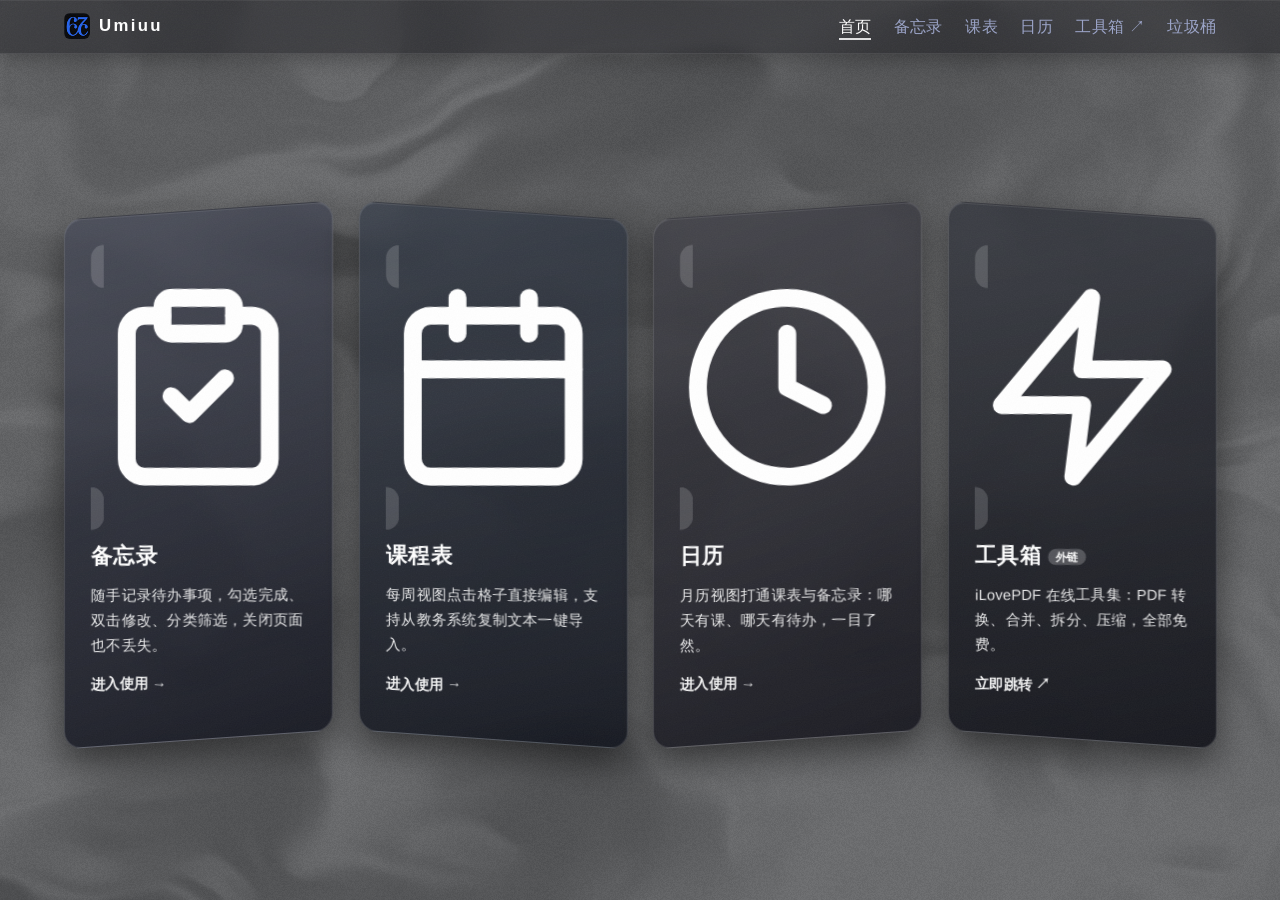
==== index.html @ 55f2896d "feat: term-based multi-week schedule, calendar integration, import ZJUT 25autumn+26spring" ====
﻿<!DOCTYPE html>
<html lang="zh-CN">
<head>
    <meta charset="UTF-8">
    <meta name="viewport" content="width=device-width, initial-scale=1.0">
    <meta name="description" content="Umiuu：在线备忘录与课程表，纯静态免费托管于 GitHub Pages。">
    <title>Umiuu · 备忘录 / 课表</title>
        <meta name="theme-color" content="#11152b">
    <link rel="icon" type="image/png" sizes="32x32" href="assets/favicon-32b.png">
    <link rel="icon" type="image/png" sizes="48x48" href="assets/favicon-48b.png">
    <link rel="icon" type="image/png" sizes="180x180" href="assets/favicon-180b.png">
    <link rel="apple-touch-icon" sizes="180x180" href="assets/favicon-180b.png">
    <link rel="stylesheet" href="css/style.css?v=16">
</head>
<body>
    <div id="box"></div>
    <nav class="nav">
        <a class="brand" href="index.html">
            <img class="brand-logo" src="assets/favicon-48b.png" alt="67">
            Umiuu
        </a>
        <div class="links">
            <a href="index.html" class="active">首页</a>
            <a href="memo.html">备忘录</a>
            <a href="schedule.html">课表</a>
            <a href="calendar.html">日历</a>
            <a href="https://www.ilovepdf.com/zh-cn" target="_blank" rel="noopener">工具箱 ↗</a>
            <a href="trash.html">垃圾桶</a>
        </div>
    </nav>

    <main class="apps-band">
        <div class="trio">
            <a class="slant-card sc1" href="memo.html">
                <div class="slant-inner">
                    <span class="icon">
                        <svg viewBox="0 0 24 24"><rect x="8" y="2" width="8" height="4" rx="1" ry="1"/><path d="M16 4h2a2 2 0 0 1 2 2v14a2 2 0 0 1-2 2H6a2 2 0 0 1-2-2V6a2 2 0 0 1 2-2h2"/><path d="M9 13l2 2 4-4"/></svg>
                    </span>
                    <h3>备忘录</h3>
                    <p>随手记录待办事项，勾选完成、双击修改、分类筛选，关闭页面也不丢失。</p>
                    <span class="go">进入使用 →</span>
                </div>
            </a>
            <a class="slant-card sc2" href="schedule.html">
                <div class="slant-inner">
                    <span class="icon">
                        <svg viewBox="0 0 24 24"><rect x="3" y="4" width="18" height="18" rx="2" ry="2"/><line x1="16" y1="2" x2="16" y2="6"/><line x1="8" y1="2" x2="8" y2="6"/><line x1="3" y1="10" x2="21" y2="10"/></svg>
                    </span>
                    <h3>课程表</h3>
                    <p>每周视图点击格子直接编辑，支持从教务系统复制文本一键导入。</p>
                    <span class="go">进入使用 →</span>
                </div>
            </a>
            <a class="slant-card sc4" href="calendar.html">
                <div class="slant-inner">
                    <span class="icon">
                        <svg viewBox="0 0 24 24"><circle cx="12" cy="12" r="10"/><polyline points="12 6 12 12 16 14"/></svg>
                    </span>
                    <h3>日历</h3>
                    <p>月历视图打通课表与备忘录：哪天有课、哪天有待办，一目了然。</p>
                    <span class="go">进入使用 →</span>
                </div>
            </a>
            <a class="slant-card sc3" href="https://www.ilovepdf.com/zh-cn" target="_blank" rel="noopener">
                <div class="slant-inner">
                    <span class="icon">
                        <svg viewBox="0 0 24 24"><polygon points="13 2 3 14 12 14 11 22 21 10 12 10 13 2"/></svg>
                    </span>
                    <h3>工具箱 <small>外链</small></h3>
                    <p>iLovePDF 在线工具集：PDF 转换、合并、拆分、压缩，全部免费。</p>
                    <span class="go">立即跳转 ↗</span>
                </div>
            </a>
        </div>
    </main>
<script src="assets/ChaosWavesBg.min.js?v=16"></script>
<script>
new Color4Bg.ChaosWavesBg({
    dom: "box",
    colors: ["#6d6d6d", "#9b9b9b", "#838383", "#494949", "#1b1b1b", "#010101"],
    seed: 20030506,
    loop: true
});
</script><script src="js/enhance.js?v=16"></script>
</body>
</html>
---- css/style.css ----
﻿* { margin: 0; padding: 0; box-sizing: border-box; }

:root {
    --bg1: #121318;
    --bg2: #0c0d11;
    --surface: #1a1b20;
    --surface2: #202128;
    --border: #2b2d33;
    --text: #e3e7f5;
    --muted: #9aa3c7;
    --faint: #6b7399;
    --accent: #eef1ff;
    --accent-deep: #b9bdd0;
}

html { color-scheme: dark; background: #0d0e12; }

#box { position: fixed; inset: 0; z-index: -1; will-change: transform; }
#box canvas { width: 100% !important; height: 100% !important; display: block; }
#box::after {
    content: "";
    position: absolute;
    inset: 0;
    background: rgba(6,7,14,.32);
    pointer-events: none;
}

body {
    font-family: "MiSans", "HarmonyOS Sans SC", "Inter", "PingFang SC", "Microsoft YaHei", sans-serif;
    color: var(--text);
    line-height: 1.7;
    letter-spacing: .012em;
    -webkit-font-smoothing: antialiased;
    text-rendering: optimizeLegibility;
    background: transparent;
}

.nav {
    display: flex;
    justify-content: space-between;
    align-items: center;
    padding: 12px 5vw;
    background: rgba(8,9,14,.42);
    backdrop-filter: blur(20px) saturate(140%);
    -webkit-backdrop-filter: blur(20px) saturate(140%);
    border-bottom: 1px solid rgba(255,255,255,.09);
    box-shadow: inset 0 1px 0 rgba(255,255,255,.06), 0 4px 24px rgba(0,0,0,.35);
    position: sticky;
    top: 0;
    z-index: 10;
}
.brand {
    display: inline-flex;
    align-items: center;
    gap: 9px;
    font-weight: bold;
    font-size: 1.05rem;
    letter-spacing: .14em;
    color: #ffffff;
    text-decoration: none;
}
.brand-logo { width: 26px; height: 26px; border-radius: 6px; }
.links a {
    margin-left: 18px;
    text-decoration: none;
    color: var(--muted);
    padding-bottom: 3px;
}
.links a.active, .links a:hover { color: #fff; border-bottom: 2px solid rgba(255,255,255,.85); }

/* ---- home slanted trio ---- */
.apps-band {
    height: calc(100vh - 57px);
    display: flex;
    flex-direction: column;
    justify-content: center;
    padding: 24px 5vw;
    overflow: hidden;
}

.trio {
    display: grid;
    grid-template-columns: repeat(4, 1fr);
    gap: 26px;
    width: 100%;
    max-width: 1200px;
    margin: 0 auto;
    align-items: center;
    perspective: 1500px;
}

.slant-card {
    position: relative;
    overflow: hidden;
    display: block;
    text-decoration: none;
    color: #fff;
    border-radius: 18px;
    padding: 42px 26px;
    transform: skewY(-4deg) rotateX(var(--rx, 0deg)) rotateY(var(--ry, 0deg));
    transition: transform .4s cubic-bezier(.22,.9,.35,1.15), box-shadow .4s ease, border-color .4s ease;
    background: linear-gradient(165deg, rgba(52,56,70,.66), rgba(14,16,26,.86));
    border: 1px solid rgba(255,255,255,.13);
    backdrop-filter: blur(10px) saturate(120%);
    -webkit-backdrop-filter: blur(10px) saturate(120%);
    box-shadow: 0 14px 36px rgba(0,0,0,.55), inset 0 1px 0 rgba(255,255,255,.08);
    will-change: transform;
    animation: blurIn .9s cubic-bezier(.2,.7,.3,1) both;
}
.slant-card:nth-child(1) { animation-delay: .05s; }
.slant-card:nth-child(2) { animation-delay: .17s; }
.slant-card:nth-child(3) { animation-delay: .29s; }
.slant-card:nth-child(4) { animation-delay: .41s; }
.slant-card:nth-child(even) { transform: skewY(4deg) rotateX(var(--rx, 0deg)) rotateY(var(--ry, 0deg)); }
.sc1 { background: linear-gradient(165deg, rgba(64,68,84,.68), rgba(16,18,28,.88)); }
.sc2 { background: linear-gradient(165deg, rgba(46,54,68,.68), rgba(14,17,26,.88)); }
.sc3 { background: linear-gradient(165deg, rgba(40,43,52,.68), rgba(12,13,20,.88)); }
.sc4 { background: linear-gradient(165deg, rgba(58,58,66,.68), rgba(18,18,26,.88)); }

.slant-card:hover {
    transform: skewY(-4deg) scale(1.07) rotateX(var(--rx, 0deg)) rotateY(var(--ry, 0deg));
    border-color: rgba(255,255,255,.38);
    box-shadow: 0 26px 60px rgba(0,0,0,.7), inset 0 1px 0 rgba(255,255,255,.12);
    z-index: 2;
    position: relative;
}
.slant-card:nth-child(even):hover { transform: skewY(4deg) scale(1.07) rotateX(var(--rx, 0deg)) rotateY(var(--ry, 0deg)); }
.slant-card::after {
    content: "";
    position: absolute;
    top: -20%;
    left: -90%;
    width: 55%;
    height: 140%;
    background: linear-gradient(105deg, transparent, rgba(255,255,255,.13), transparent);
    transform: skewX(-18deg);
    transition: left .7s ease;
    pointer-events: none;
}
.slant-card:hover::after { left: 140%; }

.slant-inner { transform: skewY(4deg); }
.slant-card:nth-child(even) .slant-inner { transform: skewY(-4deg); }

.slant-card h3 { font-size: 1.35rem; margin: 16px 0 8px; }
.slant-card h3 small {
    font-size: .7rem;
    background: rgba(255,255,255,.22);
    padding: 2px 8px;
    border-radius: 10px;
    vertical-align: middle;
}
.slant-card p { font-size: .92rem; opacity: .92; min-height: 62px; }
.slant-card .go {
    display: inline-block;
    margin-top: 14px;
    font-weight: bold;
    font-size: .9rem;
    opacity: .95;
}
.slant-card .icon {
    width: 58px;
    height: 58px;
    padding: 13px;
    border-radius: 14px;
    background: rgba(255,255,255,.16);
    color: #fff;
    transition: transform .4s ease;
}
.slant-card:hover .icon { transform: scale(1.12) rotate(-4deg); }
.slant-card .icon svg, .icon svg {
    width: 100%;
    height: 100%;
    fill: none;
    stroke: currentColor;
    stroke-width: 2;
    stroke-linecap: round;
    stroke-linejoin: round;
    display: block;
}

.section { max-width: 900px; margin: 0 auto; padding: 56px 20px; }

.btn {
    display: inline-block;
    padding: 9px 28px;
    border-radius: 24px;
    text-decoration: none;
    font-weight: bold;
    cursor: pointer;
    transition: transform .2s, opacity .2s;
    border: none;
    font-size: .95rem;
}
.btn.primary { background: #eef1ff; color: #16171d; }
.btn.ghost { background: #282a30; color: #c0c7ea; }
.btn:hover { transform: scale(1.05); }

.page { max-width: 760px; margin: 0 auto; padding: 40px 20px 60px; animation: rise .55s cubic-bezier(.2,.7,.3,1) both; }
.page.wide { max-width: 1100px; }
.page h2 { color: #e8ecff; margin-bottom: 8px; }
.tip { color: var(--faint); font-size: .88rem; margin-bottom: 20px; }

/* ---- memo ---- */
.memo-form { display: flex; gap: 10px; margin-bottom: 16px; }
.memo-form input {
    flex: 1;
    padding: 11px 14px;
    border: 2px solid var(--border);
    border-radius: 10px;
    font-size: .95rem;
    outline: none;
    background: var(--surface);
    color: var(--text);
}
.memo-form input:focus { border-color: var(--accent); }
.memo-form input[type=date] { flex: 0 0 150px; color-scheme: dark; }

.filters { display: flex; align-items: center; gap: 8px; margin-bottom: 12px; flex-wrap: wrap; }
.chip {
    border: none;
    background: #24262c;
    color: #aab2d8;
    border-radius: 16px;
    padding: 6px 14px;
    cursor: pointer;
    font-size: .85rem;
}
.chip:hover { background: #2e3038; }
.chip.active { background: #eef1ff; color: #16171d; }
.count { margin-left: auto; color: var(--faint); font-size: .85rem; }

.memo-list { list-style: none; }
.memo-item {
    display: flex;
    align-items: center;
    gap: 12px;
    padding: 12px 14px;
    border-bottom: 1px solid #24262c;
}
.memo-item input[type=checkbox] { width: 18px; height: 18px; accent-color: #eef1ff; }
.memo-item .text { flex: 1; word-break: break-all; cursor: pointer; white-space: pre-wrap; }
.memo-item.done .text { text-decoration: line-through; color: var(--faint); }
.memo-item .del {
    border: none;
    background: none;
    color: #4a5178;
    font-size: 1rem;
    cursor: pointer;
}
.memo-item .del:hover { color: #ff7b7b; }
.toolbar { text-align: right; display: flex; gap: 8px; justify-content: flex-end; flex-wrap: wrap; }
.toolbar .chip.danger { background: #3a2030; color: #ff9b9b; }

.import-panel {
    display: none;
    margin-bottom: 18px;
    padding: 16px;
    background: #15161b;
    border: 1px solid var(--border);
    border-radius: 10px;
}
.import-panel textarea { margin-bottom: 4px; }

.date-badge {
    font-size: .72rem;
    background: rgba(255,209,102,.13);
    color: #eef1ff;
    border-radius: 8px;
    padding: 1px 8px;
    white-space: nowrap;
}
.date-badge.overdue { background: rgba(255,107,107,.14); color: #ff8f8f; }

/* ---- schedule ---- */
.table-wrap { overflow-x: auto; border-radius: 10px; box-shadow: 0 4px 18px rgba(0,0,0,.4); }
#scheduleTable {
    border-collapse: collapse;
    width: 100%;
    min-width: 640px;
    background: var(--surface);
}
#scheduleTable th, #scheduleTable td {
    border: 1px solid #282a30;
    text-align: center;
    height: 52px;
}
#scheduleTable th { background: rgba(255,255,255,.07); color: #f0f3ff; padding: 8px; }
#scheduleTable td.time {
    background: #141519;
    font-size: .75rem;
    color: var(--faint);
    white-space: nowrap;
    padding: 0 8px;
}
#scheduleTable td input {
    width: 100%;
    height: 100%;
    border: none;
    outline: none;
    text-align: center;
    font-size: .92rem;
    background: transparent;
    min-width: 72px;
    color: var(--text);
}
#scheduleTable td input:focus { background: #272931; }
#scheduleTable td.hascls { background: rgba(255,255,255,.045); }
#scheduleTable td .cls {
    font-size: .78rem;
    line-height: 1.35;
    padding: 5px 4px;
    word-break: break-all;
}
#scheduleTable td .cls .rm {
    display: block;
    font-size: .66rem;
    color: var(--faint);
    margin-top: 2px;
}
.rm-tag {
    display: inline-block;
    margin-left: 8px;
    font-size: .72rem;
    color: var(--faint);
}

/* ---- tools ---- */
.tool-grid {
    display: grid;
    grid-template-columns: repeat(auto-fit, minmax(320px, 1fr));
    gap: 20px;
    margin-top: 16px;
}
.tool-card {
    background: var(--surface);
    border: 1px solid var(--border);
    border-radius: 14px;
    padding: 22px;
    box-shadow: 0 4px 18px rgba(0,0,0,.35);
}
.tool-card h3 { margin-bottom: 14px; color: #f0f3ff; }

#calcScreen {
    background: #0d0e12;
    border: 1px solid #24262c;
    color: #e8ecff;
    font-size: 1.6rem;
    text-align: right;
    padding: 14px 16px;
    border-radius: 10px;
    margin-bottom: 12px;
    min-height: 58px;
    word-break: break-all;
}
.calc-keys {
    display: grid;
    grid-template-columns: repeat(4, 1fr);
    gap: 8px;
}
.calc-keys button {
    padding: 13px 0;
    font-size: 1.05rem;
    border: none;
    border-radius: 10px;
    background: #24262c;
    color: var(--text);
    cursor: pointer;
}
.calc-keys button:hover { background: #2e3038; }
.calc-keys button.eq { background: #eef1ff; color: #16171d; grid-row: span 2; }

textarea, select, input[type=number], input[type=text], input[type=date] {
    width: 100%;
    padding: 9px 12px;
    border: 2px solid var(--border);
    border-radius: 8px;
    font-size: .95rem;
    outline: none;
    font-family: inherit;
    background: var(--surface);
    color: var(--text);
    color-scheme: dark;
}
textarea:focus, select:focus, input:focus { border-color: var(--accent); }

.row { display: flex; align-items: center; gap: 10px; margin: 10px 0; flex-wrap: wrap; }
.row label { flex: 1; min-width: 90px; font-size: .9rem; color: var(--muted); }

.stat-list { list-style: none; margin-top: 12px; }
.stat-list li { padding: 6px 0; border-bottom: 1px dashed #282a30; font-size: .92rem; color: #b9c1e2; }
.stat-list b { color: #fff; float: right; }

.result-box {
    margin-top: 12px;
    background: #141519;
    border: 1px solid var(--border);
    border-radius: 8px;
    padding: 10px 14px;
    min-height: 42px;
    word-break: break-all;
}

.big-time {
    font-size: 3rem;
    text-align: center;
    color: #f0f3ff;
    font-variant-numeric: tabular-nums;
    margin: 8px 0;
}

footer { text-align: center; padding: 26px; color: var(--faint); font-size: .9rem; }

body::after {
    content: "";
    position: fixed;
    inset: 0;
    z-index: 2000;
    pointer-events: none;
    opacity: .05;
    background-image: url("data:image/svg+xml,%3Csvg xmlns='http://www.w3.org/2000/svg' width='240' height='240'%3E%3Cfilter id='n'%3E%3CfeTurbulence type='fractalNoise' baseFrequency='0.85' numOctaves='2' stitchTiles='stitch'/%3E%3CfeColorMatrix type='saturate' values='0'/%3E%3C/filter%3E%3Crect width='240' height='240' filter='url(%23n)'/%3E%3C/svg%3E");
}

@keyframes blurIn {
    from { opacity: 0; filter: blur(12px); }
    to { opacity: 1; filter: blur(0); }
}
@keyframes rise {
    from { opacity: 0; transform: translateY(20px); }
    to { opacity: 1; transform: none; }
}

/* ---- calendar ---- */
.cal-head {
    display: flex;
    align-items: center;
    justify-content: space-between;
    margin-bottom: 14px;
    flex-wrap: wrap;
    gap: 10px;
}
.cal-head h2 { color: #e8ecff; }
.cal-head-right { display: flex; gap: 8px; }
.cal-weekdays {
    display: grid;
    grid-template-columns: repeat(7, 1fr);
    gap: 6px;
    margin-bottom: 6px;
    text-align: center;
    font-weight: bold;
    color: rgba(255,255,255,.75);
    font-size: .9rem;
}
.cal-grid {
    display: grid;
    grid-template-columns: repeat(7, 1fr);
    gap: 6px;
}
.cal-cell {
    background: var(--surface);
    border: 2px solid transparent;
    border-radius: 10px;
    min-height: 88px;
    padding: 8px;
    cursor: pointer;
    transition: border-color .2s, transform .2s, box-shadow .2s;
}
.cal-cell:hover { border-color: #39406b; transform: translateY(-2px); box-shadow: 0 6px 16px rgba(0,0,0,.4); }
.cal-cell.today { border-color: rgba(255,255,255,.75); background: #1e2028; }
.cal-cell.sel { border-color: #b9bdd0; box-shadow: 0 6px 16px rgba(0,0,0,.5); }
.cal-cell.out { visibility: hidden; }
.cal-num { font-weight: bold; margin-bottom: 6px; }
.cal-badge {
    display: inline-block;
    font-size: .68rem;
    border-radius: 8px;
    padding: 1px 7px;
    margin-right: 4px;
    margin-top: 2px;
}
.cal-badge.course { background: rgba(255,255,255,.13); color: #f0f3ff; }
.cal-badge.memo { background: rgba(255,255,255,.07); color: #c8cdd9; }
.cal-badge.memo.alldone { background: rgba(255,255,255,.04); color: #8b90a0; }

.panel-grid {
    display: grid;
    grid-template-columns: 1fr 1fr;
    gap: 18px;
    margin-top: 22px;
}
.panel-list { list-style: none; min-height: 60px; }
.panel-list li { padding: 8px 4px; border-bottom: 1px dashed #282a30; font-size: .95rem; }
.panel-list li.empty { color: #5b648c; }
.panel-list .p-tag {
    display: inline-block;
    background: rgba(255,255,255,.12);
    color: #f0f3ff;
    font-size: .75rem;
    border-radius: 8px;
    padding: 1px 8px;
    margin-right: 8px;
}
.panel-grid .memo-form { margin-top: 12px; }

@media (max-width: 1100px) {
    .trio { grid-template-columns: repeat(2, 1fr); max-width: 640px; }
}
@media (max-width: 700px) {
    body { background-attachment: scroll; }
    .apps-band { height: auto; min-height: calc(100vh - 110px); padding: 40px 5vw 50px; overflow: visible; }
    .trio { grid-template-columns: 1fr; max-width: 420px; gap: 34px; }
    .slant-card p { min-height: 0; }
    .nav { flex-direction: column; gap: 8px; }
    .links a { margin: 0 8px; }
}
/* ---- works (trash page) ---- */
.works-grid {
    display: grid;
    grid-template-columns: repeat(auto-fill, minmax(280px, 1fr));
    gap: 20px;
    margin-top: 16px;
}
a.work-card {
    display: block;
    text-decoration: none;
    color: inherit;
    background: var(--surface);
    border: 1px solid var(--border);
    border-radius: 14px;
    padding: 24px;
    transition: transform .3s cubic-bezier(.2,.7,.3,1.2), border-color .3s, box-shadow .3s;
}
a.work-card:hover {
    transform: translateY(-6px);
    border-color: rgba(255,255,255,.4);
    box-shadow: 0 16px 38px rgba(0,0,0,.55);
}
.work-tag {
    font-size: .72rem;
    letter-spacing: .12em;
    color: var(--faint);
    margin-bottom: 10px;
}
a.work-card h3 { color: #f0f3ff; margin-bottom: 8px; }
a.work-card p { font-size: .92rem; color: var(--muted); min-height: 56px; }
a.work-card .go {
    display: inline-block;
    margin-top: 12px;
    font-size: .88rem;
    font-weight: bold;
    color: #eef1ff;
}

@media (max-width: 760px) {
    .panel-grid { grid-template-columns: 1fr; }
    .cal-cell { min-height: 64px; padding: 5px; }
    .cal-num { font-size: .8rem; }
    .cal-badge { font-size: .6rem; padding: 0 5px; }
}
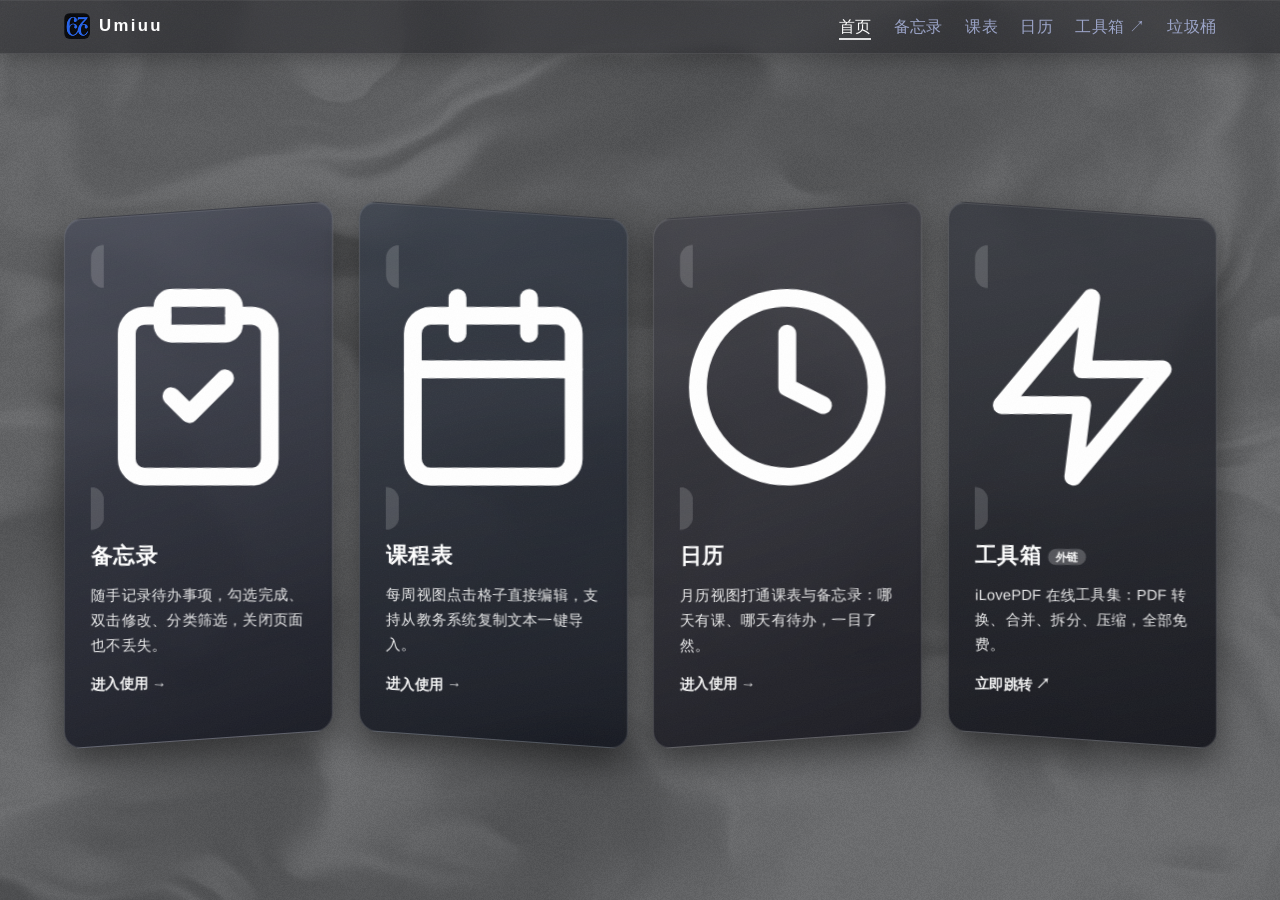
==== commit eff46fed: "style: toolbar gap above table" ====
--- a/index.html
+++ b/index.html
@@ -10,7 +10,7 @@
     <link rel="icon" type="image/png" sizes="48x48" href="assets/favicon-48b.png">
     <link rel="icon" type="image/png" sizes="180x180" href="assets/favicon-180b.png">
     <link rel="apple-touch-icon" sizes="180x180" href="assets/favicon-180b.png">
-    <link rel="stylesheet" href="css/style.css?v=16">
+    <link rel="stylesheet" href="css/style.css?v=21">
 </head>
 <body>
     <div id="box"></div>
@@ -73,7 +73,7 @@
             </a>
         </div>
     </main>
-<script src="assets/ChaosWavesBg.min.js?v=16"></script>
+<script src="assets/ChaosWavesBg.min.js?v=21"></script>
 <script>
 new Color4Bg.ChaosWavesBg({
     dom: "box",
@@ -81,6 +81,6 @@
     seed: 20030506,
     loop: true
 });
-</script><script src="js/enhance.js?v=16"></script>
+</script><script src="js/enhance.js?v=21"></script>
 </body>
 </html>
--- a/css/style.css
+++ b/css/style.css
@@ -197,7 +197,7 @@
 .btn:hover { transform: scale(1.05); }
 
 .page { max-width: 760px; margin: 0 auto; padding: 40px 20px 60px; animation: rise .55s cubic-bezier(.2,.7,.3,1) both; }
-.page.wide { max-width: 1100px; }
+.page.wide { max-width: 1380px; padding: 20px 20px 40px; }
 .page h2 { color: #e8ecff; margin-bottom: 8px; }
 .tip { color: var(--faint); font-size: .88rem; margin-bottom: 20px; }
 
@@ -249,7 +249,7 @@
     cursor: pointer;
 }
 .memo-item .del:hover { color: #ff7b7b; }
-.toolbar { text-align: right; display: flex; gap: 8px; justify-content: flex-end; flex-wrap: wrap; }
+.toolbar { text-align: right; display: flex; gap: 8px; justify-content: flex-end; flex-wrap: wrap; margin-bottom: 14px; }
 .toolbar .chip.danger { background: #3a2030; color: #ff9b9b; }
 
 .import-panel {
@@ -276,14 +276,18 @@
 .table-wrap { overflow-x: auto; border-radius: 10px; box-shadow: 0 4px 18px rgba(0,0,0,.4); }
 #scheduleTable {
     border-collapse: collapse;
+    table-layout: fixed;
     width: 100%;
-    min-width: 640px;
+    min-width: 700px;
     background: var(--surface);
 }
+#scheduleTable th:first-child, #scheduleTable td:first-child { width: 112px; }
+#scheduleTable th:nth-child(7), #scheduleTable td:nth-child(7),
+#scheduleTable th:nth-child(8), #scheduleTable td:nth-child(8) { width: 58px; }
 #scheduleTable th, #scheduleTable td {
     border: 1px solid #282a30;
     text-align: center;
-    height: 52px;
+    height: 46px;
 }
 #scheduleTable th { background: rgba(255,255,255,.07); color: #f0f3ff; padding: 8px; }
 #scheduleTable td.time {
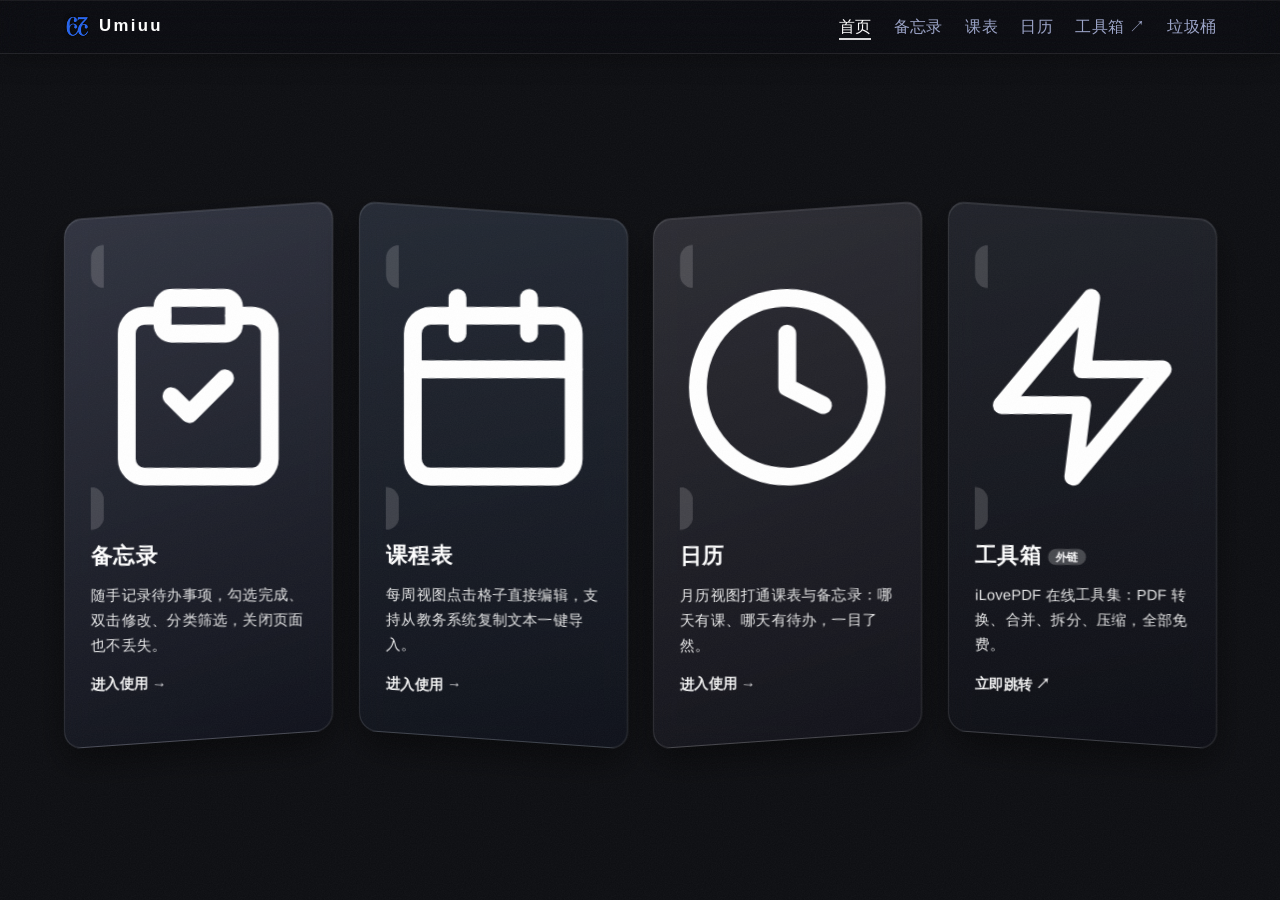
==== commit ecf5bbfd: "优化站点可访问性、SEO 与加载性能 统一子页品牌入口，补充 404、robots、sitemap 和备份能力；背景动画按设备与动态偏好条件加载；修复学习页 ARIA、对比度与 C 语言学习状态键迁移" ====
--- a/index.html
+++ b/index.html
@@ -3,40 +3,48 @@
 <head>
     <meta charset="UTF-8">
     <meta name="viewport" content="width=device-width, initial-scale=1.0">
-    <meta name="description" content="Umiuu：在线备忘录与课程表，纯静态免费托管于 GitHub Pages。">
-    <title>Umiuu · 备忘录 / 课表</title>
-        <meta name="theme-color" content="#11152b">
+    <meta name="description" content="Umiuu 的个人主页：备忘录、课程表、日历和浏览器作品集。">
+    <title>Umiuu · 个人主页</title>
+    <meta name="theme-color" content="#11152b">
+    <link rel="canonical" href="https://umiuu67.github.io/">
+    <meta property="og:type" content="website">
+    <meta property="og:title" content="Umiuu · 个人主页">
+    <meta property="og:description" content="备忘录、课程表、日历和浏览器作品集。">
+    <meta property="og:url" content="https://umiuu67.github.io/">
+    <meta property="og:image" content="https://umiuu67.github.io/assets/favicon-512b.png">
+    <meta name="twitter:card" content="summary">
     <link rel="icon" type="image/png" sizes="32x32" href="assets/favicon-32b.png">
     <link rel="icon" type="image/png" sizes="48x48" href="assets/favicon-48b.png">
     <link rel="icon" type="image/png" sizes="180x180" href="assets/favicon-180b.png">
     <link rel="apple-touch-icon" sizes="180x180" href="assets/favicon-180b.png">
-    <link rel="stylesheet" href="css/style.css?v=21">
+    <link rel="stylesheet" href="css/style.css?v=22">
 </head>
 <body>
     <div id="box"></div>
-    <nav class="nav">
+    <nav class="nav" aria-label="主导航">
         <a class="brand" href="index.html">
             <img class="brand-logo" src="assets/favicon-48b.png" alt="67">
             Umiuu
         </a>
         <div class="links">
-            <a href="index.html" class="active">首页</a>
+            <a href="index.html" class="active" aria-current="page">首页</a>
             <a href="memo.html">备忘录</a>
             <a href="schedule.html">课表</a>
             <a href="calendar.html">日历</a>
             <a href="https://www.ilovepdf.com/zh-cn" target="_blank" rel="noopener">工具箱 ↗</a>
-            <a href="trash.html">垃圾桶</a>
+            <a href="trash.html" title="作品集">垃圾桶</a>
         </div>
     </nav>
 
     <main class="apps-band">
+        <h1 class="sr-only">Umiuu 个人主页</h1>
         <div class="trio">
             <a class="slant-card sc1" href="memo.html">
                 <div class="slant-inner">
                     <span class="icon">
                         <svg viewBox="0 0 24 24"><rect x="8" y="2" width="8" height="4" rx="1" ry="1"/><path d="M16 4h2a2 2 0 0 1 2 2v14a2 2 0 0 1-2 2H6a2 2 0 0 1-2-2V6a2 2 0 0 1 2-2h2"/><path d="M9 13l2 2 4-4"/></svg>
                     </span>
-                    <h3>备忘录</h3>
+                    <h2>备忘录</h2>
                     <p>随手记录待办事项，勾选完成、双击修改、分类筛选，关闭页面也不丢失。</p>
                     <span class="go">进入使用 →</span>
                 </div>
@@ -46,7 +54,7 @@
                     <span class="icon">
                         <svg viewBox="0 0 24 24"><rect x="3" y="4" width="18" height="18" rx="2" ry="2"/><line x1="16" y1="2" x2="16" y2="6"/><line x1="8" y1="2" x2="8" y2="6"/><line x1="3" y1="10" x2="21" y2="10"/></svg>
                     </span>
-                    <h3>课程表</h3>
+                    <h2>课程表</h2>
                     <p>每周视图点击格子直接编辑，支持从教务系统复制文本一键导入。</p>
                     <span class="go">进入使用 →</span>
                 </div>
@@ -56,7 +64,7 @@
                     <span class="icon">
                         <svg viewBox="0 0 24 24"><circle cx="12" cy="12" r="10"/><polyline points="12 6 12 12 16 14"/></svg>
                     </span>
-                    <h3>日历</h3>
+                    <h2>日历</h2>
                     <p>月历视图打通课表与备忘录：哪天有课、哪天有待办，一目了然。</p>
                     <span class="go">进入使用 →</span>
                 </div>
@@ -66,21 +74,14 @@
                     <span class="icon">
                         <svg viewBox="0 0 24 24"><polygon points="13 2 3 14 12 14 11 22 21 10 12 10 13 2"/></svg>
                     </span>
-                    <h3>工具箱 <small>外链</small></h3>
+                    <h2>工具箱 <small>外链</small></h2>
                     <p>iLovePDF 在线工具集：PDF 转换、合并、拆分、压缩，全部免费。</p>
                     <span class="go">立即跳转 ↗</span>
                 </div>
             </a>
         </div>
     </main>
-<script src="assets/ChaosWavesBg.min.js?v=21"></script>
-<script>
-new Color4Bg.ChaosWavesBg({
-    dom: "box",
-    colors: ["#6d6d6d", "#9b9b9b", "#838383", "#494949", "#1b1b1b", "#010101"],
-    seed: 20030506,
-    loop: true
-});
-</script><script src="js/enhance.js?v=21"></script>
+<script src="js/background.js?v=22"></script>
+<script src="js/enhance.js?v=22"></script>
 </body>
 </html>
--- a/css/style.css
+++ b/css/style.css
@@ -8,7 +8,7 @@
     --border: #2b2d33;
     --text: #e3e7f5;
     --muted: #9aa3c7;
-    --faint: #6b7399;
+    --faint: #7c86b0;
     --accent: #eef1ff;
     --accent-deep: #b9bdd0;
 }
@@ -17,6 +17,7 @@
 
 #box { position: fixed; inset: 0; z-index: -1; will-change: transform; }
 #box canvas { width: 100% !important; height: 100% !important; display: block; }
+html.background-static #box { display: none; }
 #box::after {
     content: "";
     position: absolute;
@@ -33,6 +34,18 @@
     -webkit-font-smoothing: antialiased;
     text-rendering: optimizeLegibility;
     background: transparent;
+}
+
+.sr-only {
+    position: absolute;
+    width: 1px;
+    height: 1px;
+    padding: 0;
+    margin: -1px;
+    overflow: hidden;
+    clip: rect(0, 0, 0, 0);
+    white-space: nowrap;
+    border: 0;
 }
 
 .nav {
@@ -142,8 +155,8 @@
 .slant-inner { transform: skewY(4deg); }
 .slant-card:nth-child(even) .slant-inner { transform: skewY(-4deg); }
 
-.slant-card h3 { font-size: 1.35rem; margin: 16px 0 8px; }
-.slant-card h3 small {
+.slant-card h2 { font-size: 1.35rem; margin: 16px 0 8px; }
+.slant-card h2 small {
     font-size: .7rem;
     background: rgba(255,255,255,.22);
     padding: 2px 8px;
@@ -432,6 +445,15 @@
 @keyframes rise {
     from { opacity: 0; transform: translateY(20px); }
     to { opacity: 1; transform: none; }
+}
+
+@media (prefers-reduced-motion: reduce) {
+    *, *::before, *::after {
+        animation-duration: .01ms !important;
+        animation-iteration-count: 1 !important;
+        transition-duration: .01ms !important;
+        scroll-behavior: auto !important;
+    }
 }
 
 /* ---- calendar ---- */
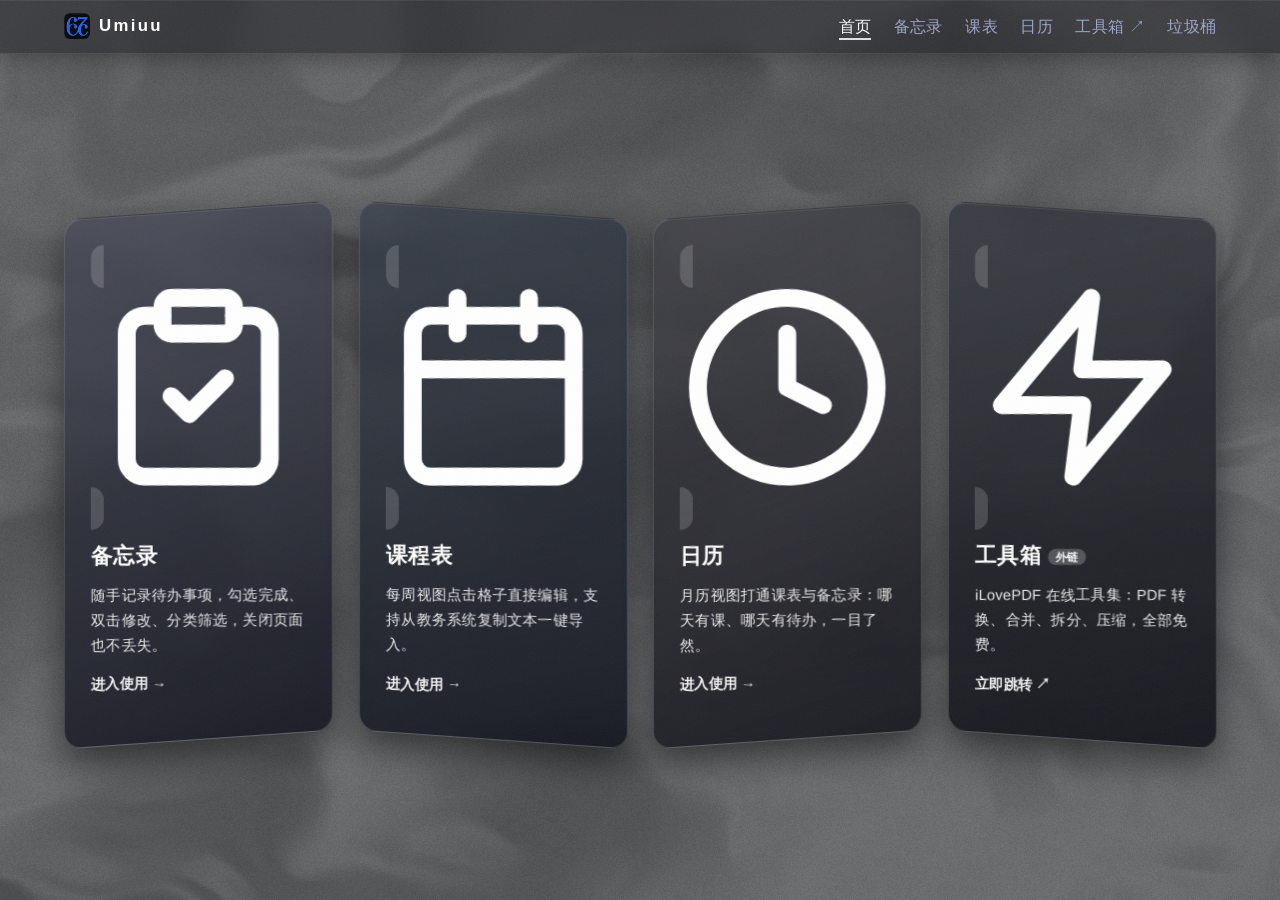
==== commit 1f3d27d9: "回退至 4e4a2c0 状态 按用户要求，恢复到本次改动之前。撤销以下三笔：    6fdcb87  将 aeon / gravity 并入主站子目录   950c339  拆分 C 语言课程数据并延" ====
--- a/index.html
+++ b/index.html
@@ -3,48 +3,40 @@
 <head>
     <meta charset="UTF-8">
     <meta name="viewport" content="width=device-width, initial-scale=1.0">
-    <meta name="description" content="Umiuu 的个人主页：备忘录、课程表、日历和浏览器作品集。">
-    <title>Umiuu · 个人主页</title>
-    <meta name="theme-color" content="#11152b">
-    <link rel="canonical" href="https://umiuu67.github.io/">
-    <meta property="og:type" content="website">
-    <meta property="og:title" content="Umiuu · 个人主页">
-    <meta property="og:description" content="备忘录、课程表、日历和浏览器作品集。">
-    <meta property="og:url" content="https://umiuu67.github.io/">
-    <meta property="og:image" content="https://umiuu67.github.io/assets/favicon-512b.png">
-    <meta name="twitter:card" content="summary">
+    <meta name="description" content="Umiuu：在线备忘录与课程表，纯静态免费托管于 GitHub Pages。">
+    <title>Umiuu · 备忘录 / 课表</title>
+        <meta name="theme-color" content="#11152b">
     <link rel="icon" type="image/png" sizes="32x32" href="assets/favicon-32b.png">
     <link rel="icon" type="image/png" sizes="48x48" href="assets/favicon-48b.png">
     <link rel="icon" type="image/png" sizes="180x180" href="assets/favicon-180b.png">
     <link rel="apple-touch-icon" sizes="180x180" href="assets/favicon-180b.png">
-    <link rel="stylesheet" href="css/style.css?v=22">
+    <link rel="stylesheet" href="css/style.css?v=21">
 </head>
 <body>
     <div id="box"></div>
-    <nav class="nav" aria-label="主导航">
+    <nav class="nav">
         <a class="brand" href="index.html">
             <img class="brand-logo" src="assets/favicon-48b.png" alt="67">
             Umiuu
         </a>
         <div class="links">
-            <a href="index.html" class="active" aria-current="page">首页</a>
+            <a href="index.html" class="active">首页</a>
             <a href="memo.html">备忘录</a>
             <a href="schedule.html">课表</a>
             <a href="calendar.html">日历</a>
             <a href="https://www.ilovepdf.com/zh-cn" target="_blank" rel="noopener">工具箱 ↗</a>
-            <a href="trash.html" title="作品集">垃圾桶</a>
+            <a href="trash.html">垃圾桶</a>
         </div>
     </nav>
 
     <main class="apps-band">
-        <h1 class="sr-only">Umiuu 个人主页</h1>
         <div class="trio">
             <a class="slant-card sc1" href="memo.html">
                 <div class="slant-inner">
                     <span class="icon">
                         <svg viewBox="0 0 24 24"><rect x="8" y="2" width="8" height="4" rx="1" ry="1"/><path d="M16 4h2a2 2 0 0 1 2 2v14a2 2 0 0 1-2 2H6a2 2 0 0 1-2-2V6a2 2 0 0 1 2-2h2"/><path d="M9 13l2 2 4-4"/></svg>
                     </span>
-                    <h2>备忘录</h2>
+                    <h3>备忘录</h3>
                     <p>随手记录待办事项，勾选完成、双击修改、分类筛选，关闭页面也不丢失。</p>
                     <span class="go">进入使用 →</span>
                 </div>
@@ -54,7 +46,7 @@
                     <span class="icon">
                         <svg viewBox="0 0 24 24"><rect x="3" y="4" width="18" height="18" rx="2" ry="2"/><line x1="16" y1="2" x2="16" y2="6"/><line x1="8" y1="2" x2="8" y2="6"/><line x1="3" y1="10" x2="21" y2="10"/></svg>
                     </span>
-                    <h2>课程表</h2>
+                    <h3>课程表</h3>
                     <p>每周视图点击格子直接编辑，支持从教务系统复制文本一键导入。</p>
                     <span class="go">进入使用 →</span>
                 </div>
@@ -64,7 +56,7 @@
                     <span class="icon">
                         <svg viewBox="0 0 24 24"><circle cx="12" cy="12" r="10"/><polyline points="12 6 12 12 16 14"/></svg>
                     </span>
-                    <h2>日历</h2>
+                    <h3>日历</h3>
                     <p>月历视图打通课表与备忘录：哪天有课、哪天有待办，一目了然。</p>
                     <span class="go">进入使用 →</span>
                 </div>
@@ -74,14 +66,21 @@
                     <span class="icon">
                         <svg viewBox="0 0 24 24"><polygon points="13 2 3 14 12 14 11 22 21 10 12 10 13 2"/></svg>
                     </span>
-                    <h2>工具箱 <small>外链</small></h2>
+                    <h3>工具箱 <small>外链</small></h3>
                     <p>iLovePDF 在线工具集：PDF 转换、合并、拆分、压缩，全部免费。</p>
                     <span class="go">立即跳转 ↗</span>
                 </div>
             </a>
         </div>
     </main>
-<script src="js/background.js?v=22"></script>
-<script src="js/enhance.js?v=22"></script>
+<script src="assets/ChaosWavesBg.min.js?v=21"></script>
+<script>
+new Color4Bg.ChaosWavesBg({
+    dom: "box",
+    colors: ["#6d6d6d", "#9b9b9b", "#838383", "#494949", "#1b1b1b", "#010101"],
+    seed: 20030506,
+    loop: true
+});
+</script><script src="js/enhance.js?v=21"></script>
 </body>
 </html>
--- a/css/style.css
+++ b/css/style.css
@@ -8,7 +8,7 @@
     --border: #2b2d33;
     --text: #e3e7f5;
     --muted: #9aa3c7;
-    --faint: #7c86b0;
+    --faint: #6b7399;
     --accent: #eef1ff;
     --accent-deep: #b9bdd0;
 }
@@ -17,7 +17,6 @@
 
 #box { position: fixed; inset: 0; z-index: -1; will-change: transform; }
 #box canvas { width: 100% !important; height: 100% !important; display: block; }
-html.background-static #box { display: none; }
 #box::after {
     content: "";
     position: absolute;
@@ -34,18 +33,6 @@
     -webkit-font-smoothing: antialiased;
     text-rendering: optimizeLegibility;
     background: transparent;
-}
-
-.sr-only {
-    position: absolute;
-    width: 1px;
-    height: 1px;
-    padding: 0;
-    margin: -1px;
-    overflow: hidden;
-    clip: rect(0, 0, 0, 0);
-    white-space: nowrap;
-    border: 0;
 }
 
 .nav {
@@ -155,8 +142,8 @@
 .slant-inner { transform: skewY(4deg); }
 .slant-card:nth-child(even) .slant-inner { transform: skewY(-4deg); }
 
-.slant-card h2 { font-size: 1.35rem; margin: 16px 0 8px; }
-.slant-card h2 small {
+.slant-card h3 { font-size: 1.35rem; margin: 16px 0 8px; }
+.slant-card h3 small {
     font-size: .7rem;
     background: rgba(255,255,255,.22);
     padding: 2px 8px;
@@ -445,15 +432,6 @@
 @keyframes rise {
     from { opacity: 0; transform: translateY(20px); }
     to { opacity: 1; transform: none; }
-}
-
-@media (prefers-reduced-motion: reduce) {
-    *, *::before, *::after {
-        animation-duration: .01ms !important;
-        animation-iteration-count: 1 !important;
-        transition-duration: .01ms !important;
-        scroll-behavior: auto !important;
-    }
 }
 
 /* ---- calendar ---- */
